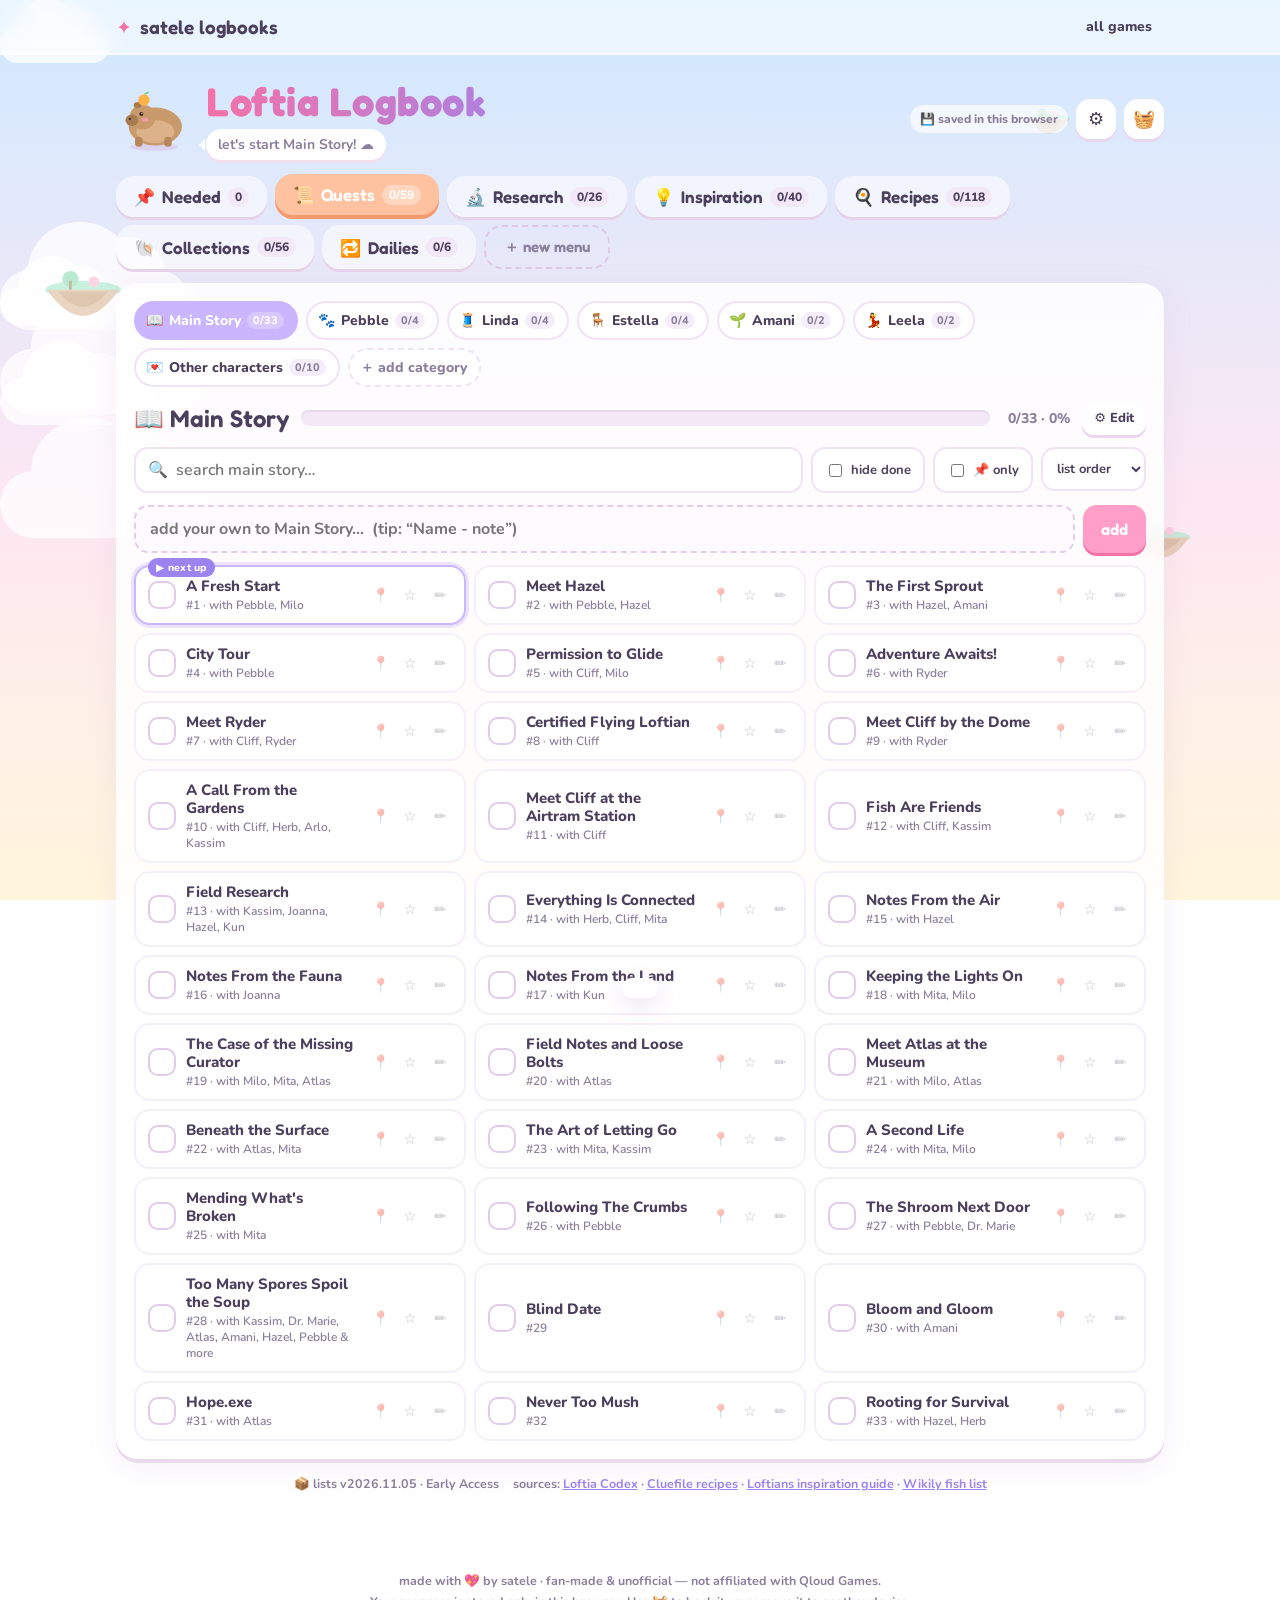
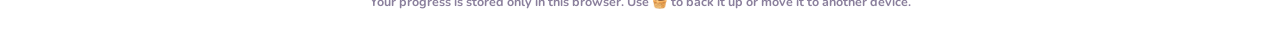
==== loftia/index.html @ f0ba3f52 "initial commit with working tracker files" ====
<!DOCTYPE html>
<html lang="en">
<head>
<meta charset="utf-8">
<meta name="viewport" content="width=device-width, initial-scale=1">
<title>Loftia Logbook — satele logbooks</title>
<meta name="description" content="A cute Loftia progress tracker: quests, research bundles, inspirations, recipes, collections and dailies. Saved in your browser.">
<meta name="theme-color" content="#fde7f3">
<link rel="icon" href="/favicon.svg" type="image/svg+xml">
<link rel="preconnect" href="https://fonts.googleapis.com">
<link rel="preconnect" href="https://fonts.gstatic.com" crossorigin>
<link href="https://fonts.googleapis.com/css2?family=Fredoka:wght@400;500;600;700&family=Nunito:wght@400;600;700;800&display=swap" rel="stylesheet">
<link rel="stylesheet" href="/assets/css/base.css">
<link rel="stylesheet" href="/assets/css/tracker.css">
</head>
<!-- data-game must match the file name in /data (e.g. /data/loftia.json) -->
<body data-game="loftia">
<div class="sky" id="sky" aria-hidden="true"></div>

<header class="site-head">
  <div class="in">
    <a class="brand" href="/"><span class="spark">✦</span> satele logbooks</a>
    <nav class="site-nav" aria-label="Site">
      <a href="/">all games</a>
    </nav>
  </div>
</header>

<main class="page">
  <div class="app-head">
    <img class="mascot" src="/assets/img/capy.svg" alt="" width="76" height="76">
    <div class="title-block">
      <h1 id="gameTitle">Loftia Logbook</h1>
      <div class="bubble" id="bubble">loading your logbook… ☁️</div>
    </div>
    <div class="head-actions">
      <span class="pill" id="savePill">💾 saved in this browser</span>
      <button class="icon-btn" id="menuSettingsBtn" title="Edit this menu" aria-label="Edit this menu">⚙️</button>
      <button class="icon-btn" id="backupBtn" title="Backup, restore & settings" aria-label="Backup, restore and settings">🧺</button>
    </div>
  </div>

  <div id="warn"></div>
  <nav class="tabs" id="tabs" aria-label="Menus"></nav>

  <section class="panel">
    <div class="chips" id="chips"></div>
    <div id="catView"><div class="loading">fetching the latest lists… ☁️</div></div>
  </section>

  <div class="data-info" id="dataInfo"></div>
</main>

<footer class="site-foot">
  made with 💖 by satele · fan-made &amp; unofficial — not affiliated with Qloud Games.<br>
  Your progress is stored only in this browser. Use 🧺 to back it up or move it to another device.
</footer>

<div class="scrim" id="scrim"><div class="modal" id="modal" role="dialog" aria-modal="true"></div></div>
<div class="toast" id="toast" role="status" aria-live="polite"></div>
<script src="/assets/js/sky.js" defer></script>
<script src="/assets/js/tracker.js" defer></script>
</body>
</html>
---- assets/css/base.css ----
/* ==========================================================
   satele logbooks — shared theme (all pages)
   ========================================================== */
:root{
  --sky1:#cfe9ff; --sky2:#fde7f3; --sky3:#fff6dc;
  --ink:#4a3f5c; --ink-soft:#8a7f9c; --card:#ffffffd9; --line:#efe3f4;
  --pink:#ff9ec7; --pink-d:#f472a8; --mint:#9be7c4; --mint-d:#4cc794;
  --lav:#c9b6ff; --lav-d:#9b83f0; --butter:#ffe08a; --peach:#ffc2a1; --sky:#9fd5ff;
  --radius:22px;
  --font-display:Fredoka,Nunito,system-ui,sans-serif;
  --font-body:Nunito,system-ui,sans-serif;
}
*{box-sizing:border-box}
html,body{margin:0}
html{scroll-behavior:smooth}
body{
  font-family:var(--font-body); color:var(--ink);
  background:linear-gradient(180deg,var(--sky1) 0%,var(--sky2) 55%,var(--sky3) 100%) fixed;
  min-height:100vh; overflow-x:hidden; display:flex; flex-direction:column;
}
h1,h2,h3,.fred{font-family:var(--font-display)}
a{color:var(--lav-d)}
button{font:inherit;color:inherit;cursor:pointer;border:none;background:none}
input,textarea,select{font:inherit;color:inherit}
:focus-visible{outline:3px solid var(--lav);outline-offset:2px;border-radius:8px}
.sr-only{position:absolute;width:1px;height:1px;padding:0;margin:-1px;overflow:hidden;clip:rect(0,0,0,0);border:0}

/* floating clouds & islands */
.sky{position:fixed;inset:0;pointer-events:none;z-index:0;overflow:hidden}
.cloud{position:absolute;background:#fff;border-radius:999px;opacity:.75;animation:drift linear infinite}
.cloud::before,.cloud::after{content:"";position:absolute;background:#fff;border-radius:50%}
.cloud::before{width:55%;height:160%;left:15%;bottom:20%}
.cloud::after{width:40%;height:130%;right:12%;bottom:25%}
@keyframes drift{from{transform:translateX(-30vw)}to{transform:translateX(130vw)}}
.island{position:absolute;animation:bob 6s ease-in-out infinite}
@keyframes bob{0%,100%{transform:translateY(0)}50%{transform:translateY(-12px)}}
@media (prefers-reduced-motion:reduce){ .cloud,.island,.mascot{animation:none!important} }

/* site header */
.site-head{position:sticky;top:0;z-index:20;backdrop-filter:blur(10px);background:#ffffff8c;border-bottom:2px solid #ffffffb0}
.site-head .in{max-width:1080px;margin:0 auto;padding:10px 16px;display:flex;align-items:center;gap:12px}
.brand{display:flex;align-items:center;gap:8px;text-decoration:none;color:var(--ink);font-family:var(--font-display);font-weight:600;font-size:19px}
.brand .spark{color:var(--pink-d)}
.site-nav{margin-left:auto;display:flex;gap:6px;align-items:center;flex-wrap:wrap}
.site-nav a{text-decoration:none;color:var(--ink);font-weight:800;font-size:14px;padding:7px 12px;border-radius:12px}
.site-nav a:hover,.site-nav a[aria-current="page"]{background:#fff}

.page{position:relative;z-index:1;flex:1;width:100%;max-width:1080px;margin:0 auto;padding:22px 16px 60px}

/* site footer */
.site-foot{position:relative;z-index:1;text-align:center;font-size:12.5px;color:var(--ink-soft);font-weight:700;padding:18px 16px 28px;line-height:1.7}
.site-foot a{color:var(--lav-d)}

/* shared bits */
.panel{background:var(--card);backdrop-filter:blur(8px);border-radius:var(--radius);padding:18px;box-shadow:0 8px 30px #b48fc522, 0 4px 0 #f0e0f2}
.btn{display:inline-flex;align-items:center;gap:6px;padding:10px 16px;border-radius:14px;font-weight:800;background:#f5eef8;text-decoration:none;color:var(--ink)}
.btn.primary{background:var(--pink);color:#fff;box-shadow:0 3px 0 var(--pink-d)}
.btn.primary:active{transform:translateY(2px);box-shadow:0 1px 0 var(--pink-d)}
.btn.danger{background:#ffe3e6;color:#c2405a}
.btn.ghost{background:transparent}
.mascot{width:76px;height:76px;flex:none;animation:bob 4s ease-in-out infinite}

.toast{position:fixed;left:50%;bottom:22px;transform:translateX(-50%) translateY(120px);background:#fff;padding:10px 18px;border-radius:999px;font-weight:800;box-shadow:0 8px 24px #b48fc544;transition:transform .35s cubic-bezier(.3,1.5,.5,1);z-index:60;max-width:92vw;text-align:center}
.toast.show{transform:translateX(-50%) translateY(0)}

@media (max-width:560px){
  .page{padding:14px 10px 50px}
  .mascot{width:58px;height:58px}
  .brand{font-size:17px}
}
---- assets/css/tracker.css ----
/* tracker (game logbook) page */
/* page header */
.title-block{flex:1;min-width:200px}
.app-head h1{margin:0;font-size:clamp(28px,5vw,40px);font-weight:700;letter-spacing:.5px;
  background:linear-gradient(90deg,#f472a8,#9b83f0 55%,#4cc0f0);-webkit-background-clip:text;background-clip:text;color:transparent}
.bubble{display:inline-block;margin-top:4px;background:#fff;border-radius:16px;padding:6px 12px;font-size:14px;font-weight:700;color:var(--ink-soft);box-shadow:0 3px 0 #f1dff0;position:relative}
.bubble::before{content:"";position:absolute;left:-7px;top:50%;margin-top:-6px;border:6px solid transparent;border-right-color:#fff;border-left:0}
.head-actions{display:flex;gap:8px;align-items:center}
.pill{font-size:12px;font-weight:800;padding:6px 10px;border-radius:999px;background:#ffffffb0;color:var(--ink-soft)}
.icon-btn{width:40px;height:40px;border-radius:14px;background:#fff;box-shadow:0 3px 0 #ead7ee;display:grid;place-items:center;font-size:18px;transition:transform .15s}
.icon-btn:hover{transform:translateY(-2px)}
.icon-btn:active{transform:translateY(1px);box-shadow:0 1px 0 #ead7ee}

/* menu tabs */
.tabs{display:flex;gap:8px;flex-wrap:wrap;margin-bottom:14px}
.tab{padding:10px 18px;border-radius:18px 18px 18px 18px;background:#ffffff90;font-family:Fredoka;font-weight:600;font-size:17px;box-shadow:0 3px 0 #e6d3ea;transition:all .15s;display:flex;align-items:center;gap:7px}
.tab:hover{background:#fff}
.tab.on{background:var(--tabc,var(--pink));color:#fff;box-shadow:0 4px 0 var(--tabd,var(--pink-d));transform:translateY(-2px)}
.tab .cnt{font-family:Nunito;font-size:12px;font-weight:800;background:#ffffff55;padding:2px 7px;border-radius:999px}
.tab:not(.on) .cnt{background:#f3e8f7}
.tab.add{background:transparent;box-shadow:none;border:2px dashed #e0c9e8;color:var(--ink-soft);font-size:15px}


/* sub-category chips */
.chips{display:flex;gap:8px;flex-wrap:wrap;margin-bottom:14px}
.chip{padding:8px 12px 8px 10px;border-radius:999px;background:#fff;border:2px solid var(--line);font-weight:800;font-size:14px;display:flex;align-items:center;gap:6px;transition:all .15s}
.chip:hover{border-color:var(--lav)}
.chip.on{background:var(--lav);border-color:var(--lav);color:#fff}
.chip .mini{font-size:11px;padding:1px 6px;border-radius:999px;background:#f5eefa;color:var(--ink-soft)}
.chip.on .mini{background:#ffffff40;color:#fff}
.chip.done-all .mini{background:var(--mint);color:#fff}
.chip.add{border-style:dashed;color:var(--ink-soft)}

/* category header */
.cat-head{display:flex;align-items:center;gap:12px;flex-wrap:wrap;margin-bottom:12px}
.cat-head h2{margin:0;font-size:24px;font-weight:600;display:flex;align-items:center;gap:8px}
.cat-head .spacer{flex:1}
.progress{flex:1 1 220px;display:flex;align-items:center;gap:10px}
.bar{flex:1;height:16px;border-radius:999px;background:#f3e9f6;overflow:hidden;box-shadow:inset 0 2px 0 #e7d8ec}
.bar>i{display:block;height:100%;border-radius:999px;background:repeating-linear-gradient(45deg,var(--mint) 0 10px,#b6f0d6 10px 20px);transition:width .5s cubic-bezier(.3,1.4,.5,1)}
.pct{font-weight:800;font-size:14px;min-width:70px;text-align:right;color:var(--ink-soft)}
.small-btn{padding:8px 12px;border-radius:12px;background:#fff;font-weight:800;font-size:13px;box-shadow:0 3px 0 #ead7ee;white-space:nowrap}
.small-btn:hover{background:#fdf6ff}

/* toolbar */
.toolbar{display:flex;gap:8px;flex-wrap:wrap;margin-bottom:12px}
.search{flex:1 1 200px;display:flex;align-items:center;gap:8px;background:#fff;border-radius:14px;padding:0 12px;border:2px solid var(--line)}
.search input{border:none;outline:none;background:none;padding:10px 0;width:100%;font-weight:600}
.toggle{display:flex;align-items:center;gap:6px;background:#fff;border-radius:14px;padding:0 12px;border:2px solid var(--line);font-weight:700;font-size:13px;cursor:pointer;user-select:none}
.toggle input{accent-color:var(--pink-d)}
select.sort{background:#fff;border-radius:14px;padding:0 10px;border:2px solid var(--line);font-weight:700;font-size:13px;height:44px}

.add-row{display:flex;gap:8px;margin-bottom:12px}
.add-row input{flex:1;border:2px dashed #e3cdea;background:#fffaff;border-radius:14px;padding:11px 14px;font-weight:700;outline:none}
.add-row input:focus{border-style:solid;border-color:var(--pink)}
.add-row button{background:var(--pink);color:#fff;border-radius:14px;padding:0 18px;font-family:Fredoka;font-weight:600;font-size:16px;box-shadow:0 3px 0 var(--pink-d)}
.add-row button:active{transform:translateY(2px);box-shadow:0 1px 0 var(--pink-d)}

/* items */
.list{display:grid;grid-template-columns:repeat(auto-fill,minmax(300px,1fr));gap:8px}
.item{display:flex;align-items:center;gap:10px;background:#fff;border-radius:16px;padding:10px 10px 10px 12px;border:2px solid #f6eef8;transition:all .18s;position:relative;min-height:56px}
.item:hover{border-color:#ecd9f2;transform:translateY(-1px)}
.item:has(.pips){align-items:flex-start}
.item:has(.pips) .check{margin-top:4px}
.item.done{background:#f0fbf5;border-color:#d4f3e3}
.item.done .nm{color:#7fae97;text-decoration:line-through;text-decoration-color:#a9dcc2;text-decoration-thickness:2px}
.check{width:28px;height:28px;flex:none;border-radius:10px;border:2.5px solid #e2cbe9;background:#fff;display:grid;place-items:center;transition:all .15s}
.check:hover{border-color:var(--pink)}
.item.done .check{background:var(--mint-d);border-color:var(--mint-d)}
.check svg{width:16px;height:16px;opacity:0;transform:scale(.4);transition:all .2s cubic-bezier(.3,1.6,.5,1)}
.item.done .check svg{opacity:1;transform:scale(1)}
.txt{flex:1;min-width:0}
.nm{font-weight:800;font-size:15px;line-height:1.2;word-break:break-word}
.note{font-size:12px;color:var(--ink-soft);font-weight:600;margin-top:2px;word-break:break-word}
.pips{display:flex;gap:4px;margin-top:5px;flex-wrap:wrap}
.pip{white-space:nowrap;font-size:11px;font-weight:800;padding:2px 8px;border-radius:999px;background:#f6eff9;color:#b4a5bf;border:1.5px solid transparent;transition:all .15s}
.pip:hover{border-color:var(--lav)}
.pip.on{background:var(--butter);color:#8a6a00}
.pip.on:nth-child(2){background:var(--peach);color:#8a3f17}
.pip.on:nth-child(3){background:var(--mint);color:#1d6b49}
.pip.on:nth-child(n+4){background:var(--sky);color:#1b5b85}
.acts{display:flex;gap:2px;opacity:.35;transition:opacity .15s}
.item:hover .acts,.item:focus-within .acts{opacity:1}
.acts button{width:28px;height:28px;border-radius:9px;font-size:14px;display:grid;place-items:center}
.acts button:hover{background:#f7eefa}
.fav.on{opacity:1}
.item .fav-badge{position:absolute;top:-7px;right:-5px;font-size:15px;filter:drop-shadow(0 1px 0 #fff)}

.pip.part{background:#f6eff9;color:#a596b0}
.pip.part.on{background:var(--mint)!important;color:#1d6b49!important}
.item.pinned{border-color:#ffc9da;box-shadow:0 0 0 2px #ffe3ec}
.item.pinned.done{border-color:#d4f3e3;box-shadow:none}
.pin.on{opacity:1}
.qs{display:inline-block;font-size:11px;font-weight:800;margin-top:4px;padding:2px 8px;border-radius:999px}
.qs.lock{background:#f1edf4;color:#a397ad}
.qs.open{background:#fff3c4;color:#9a7400}
.item.locked{opacity:.7;background:#fbf9fc}
.item.next{border-color:#c9b6ff;box-shadow:0 0 0 3px #ece4ff}
.next-badge{position:absolute;top:-9px;left:12px;font-size:10.5px;font-weight:800;background:var(--lav-d);color:#fff;padding:2px 8px;border-radius:999px;letter-spacing:.3px}
.reset-pill{font-family:Nunito;font-size:12px;font-weight:800;background:#e8f8ef;color:#2f8a60;padding:4px 10px;border-radius:999px;margin-left:4px}
.where{font-size:11px;font-weight:800;color:var(--lav-d);text-transform:uppercase;letter-spacing:.5px}
.grp-h{font-family:Fredoka;font-weight:600;font-size:18px;margin:16px 2px 8px}
.grp-h span{font-family:Nunito;font-size:13px;color:var(--ink-soft);font-weight:700}
.gather{background:linear-gradient(135deg,#fff7e0,#ffeef5);border:2px dashed #f5d58a;border-radius:18px;padding:14px;margin-bottom:6px}
.gather-h{font-family:Fredoka;font-weight:600;font-size:18px;margin-bottom:8px}
.gather-h span{font-family:Nunito;font-size:12px;font-weight:800;background:#fff;padding:2px 8px;border-radius:999px;color:var(--ink-soft);margin-left:6px}
.gather-list{display:flex;flex-wrap:wrap;gap:6px}
.gather-list .g{background:#fff;border-radius:999px;padding:5px 11px;font-weight:700;font-size:13px;box-shadow:0 2px 0 #f3e2c0}
.gather-list .g b{color:var(--pink-d)}
.empty{text-align:center;padding:34px 10px;color:var(--ink-soft);font-weight:700}
.empty .big{font-size:40px;margin-bottom:6px}

/* modal */
.scrim{position:fixed;inset:0;background:#5a3c6a40;backdrop-filter:blur(3px);display:none;align-items:center;justify-content:center;z-index:50;padding:16px}
.scrim.open{display:flex}
.modal{background:#fff;border-radius:26px;padding:22px;width:min(480px,100%);max-height:88vh;overflow:auto;box-shadow:0 20px 50px #6b3f7a40;animation:pop .25s cubic-bezier(.3,1.5,.5,1)}
@keyframes pop{from{transform:scale(.85);opacity:0}to{transform:scale(1);opacity:1}}
.modal h3{margin:0 0 14px;font-size:22px;font-weight:600}
.field{margin-bottom:12px}
.field label{display:block;font-size:12px;font-weight:800;color:var(--ink-soft);text-transform:uppercase;letter-spacing:.6px;margin-bottom:5px}
.field input,.field textarea{width:100%;border:2px solid var(--line);border-radius:12px;padding:10px 12px;outline:none;font-weight:600;background:#fffbff}
.field input:focus,.field textarea:focus{border-color:var(--lav)}
.field textarea{min-height:110px;resize:vertical;font-size:14px}
.hint{font-size:12px;color:var(--ink-soft);font-weight:600;margin-top:4px}
.emoji-row{display:flex;flex-wrap:wrap;gap:4px}
.emoji-row button{width:36px;height:36px;border-radius:10px;font-size:19px;background:#faf5fc}
.emoji-row button.on{background:var(--lav);box-shadow:0 0 0 2px var(--lav-d)}
.m-actions{display:flex;gap:8px;justify-content:flex-end;margin-top:16px;flex-wrap:wrap}
.m-sec{border-top:2px dashed var(--line);margin-top:14px;padding-top:14px}
.row{display:flex;gap:8px;flex-wrap:wrap}

/* toast + confetti */
.confetti{position:fixed;pointer-events:none;z-index:70;font-size:18px;animation:fly 900ms ease-out forwards}
@keyframes fly{to{transform:translate(var(--dx),var(--dy)) rotate(var(--r));opacity:0}}


@media (max-width:560px){
      .tab{font-size:15px;padding:9px 13px}
  .list{grid-template-columns:1fr}
  .acts{opacity:1}
}

/* ---- site version additions ---- */
.app-head{display:flex;align-items:center;gap:14px;flex-wrap:wrap;margin-bottom:16px}
.item .new-pill{display:inline-block;font-size:10.5px;font-weight:800;background:#ffe08a;color:#7a5a00;padding:1px 7px;border-radius:999px;margin-left:6px;vertical-align:2px}
.item .mynote{font-size:12px;color:#b0517e;font-weight:700;margin-top:2px;word-break:break-word}
.item .mine{font-size:10.5px;font-weight:800;color:var(--lav-d);margin-left:6px;vertical-align:2px}
.data-info{display:flex;flex-wrap:wrap;gap:6px 14px;justify-content:center;font-size:12.5px;font-weight:700;color:var(--ink-soft);margin-top:16px}
.data-info a{color:var(--lav-d)}
.loading{padding:60px 10px;text-align:center;font-weight:800;color:var(--ink-soft)}
.ro-name{font-family:var(--font-display);font-size:18px;font-weight:600;margin-bottom:2px}
.ro-hint{font-size:12px;font-weight:700;color:var(--ink-soft);margin-bottom:12px}
.warn-bar{background:#fff3c4;color:#7a5a00;font-weight:800;font-size:13px;padding:8px 12px;border-radius:12px;margin-bottom:12px}
select.sort{color:var(--ink)}
@media (max-width:560px){
  .panel{padding:12px;border-radius:18px}
  .tabs{flex-wrap:nowrap;overflow-x:auto;scrollbar-width:none;padding-bottom:6px;margin-left:-10px;margin-right:-10px;padding-left:10px;padding-right:10px}
  .tabs::-webkit-scrollbar{display:none}
  .tab{flex:none}
  .head-actions .pill{display:none}
}
@media (max-width:560px){
  .app-head{flex-wrap:nowrap;gap:10px}
  .app-head .mascot{width:48px;height:48px}
  .app-head .title-block{min-width:0}
  .app-head h1{font-size:24px}
  .bubble{font-size:12.5px;padding:5px 10px}
  .head-actions{flex-direction:column;gap:6px}
  .icon-btn{width:36px;height:36px;font-size:16px;border-radius:12px}
  .chips{flex-wrap:nowrap;overflow-x:auto;scrollbar-width:none;margin:-4px -12px 12px;padding:4px 12px 6px}
  .chips::-webkit-scrollbar{display:none}
  .chip{flex:none}
  .cat-head h2{font-size:21px}
  .toolbar .search{flex-basis:100%}
}
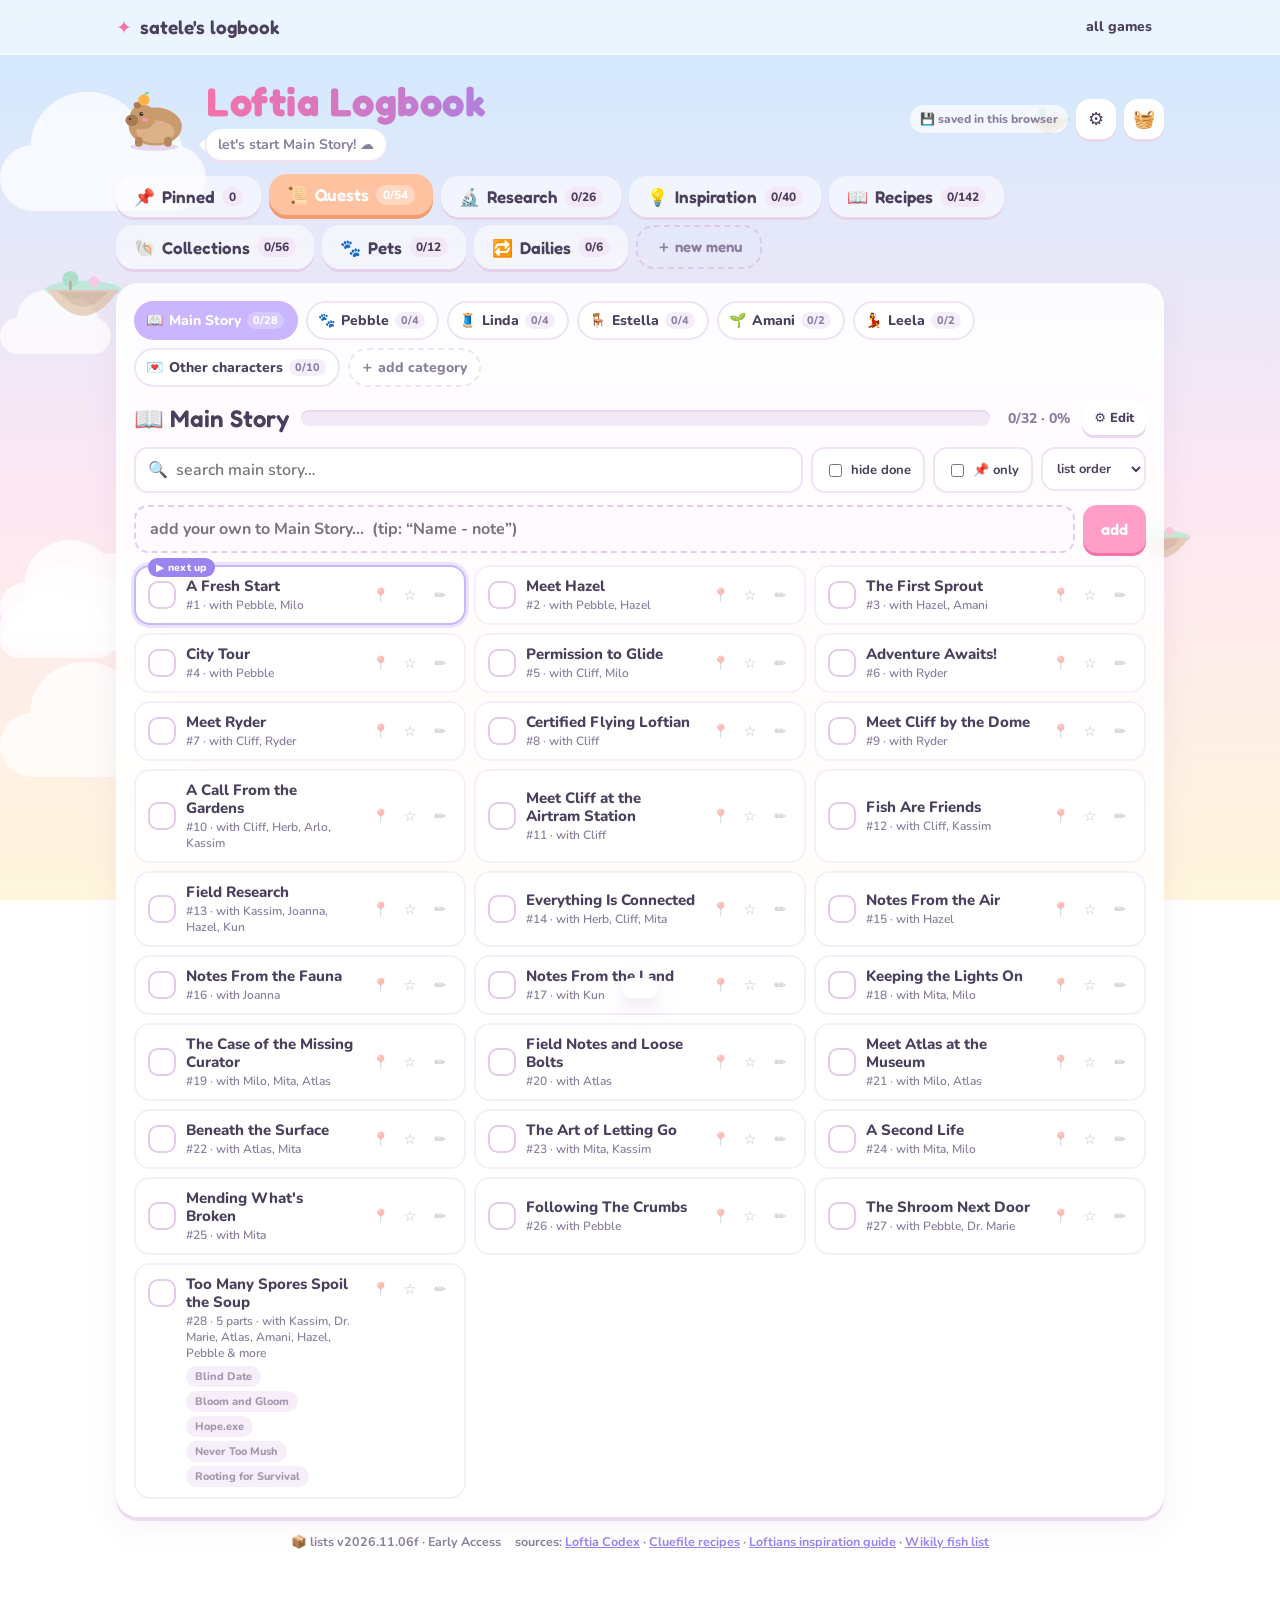
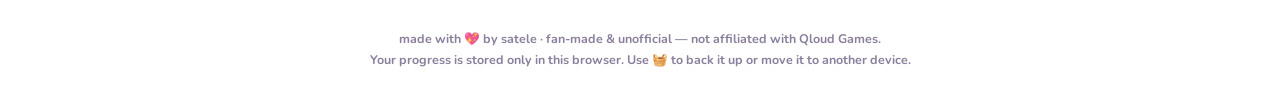
==== commit 815f1aeb: "added in a sdv bundle tracker,  added pets in loftia tracker" ====
--- a/loftia/index.html
+++ b/loftia/index.html
@@ -3,7 +3,7 @@
 <head>
 <meta charset="utf-8">
 <meta name="viewport" content="width=device-width, initial-scale=1">
-<title>Loftia Logbook — satele logbooks</title>
+<title>Loftia tracker — satele's logbook</title>
 <meta name="description" content="A cute Loftia progress tracker: quests, research bundles, inspirations, recipes, collections and dailies. Saved in your browser.">
 <meta name="theme-color" content="#fde7f3">
 <link rel="icon" href="/favicon.svg" type="image/svg+xml">
@@ -19,7 +19,7 @@
 
 <header class="site-head">
   <div class="in">
-    <a class="brand" href="/"><span class="spark">✦</span> satele logbooks</a>
+    <a class="brand" href="/"><span class="spark">✦</span> satele's logbook</a>
     <nav class="site-nav" aria-label="Site">
       <a href="/">all games</a>
     </nav>
@@ -61,4 +61,4 @@
 <script src="/assets/js/sky.js" defer></script>
 <script src="/assets/js/tracker.js" defer></script>
 </body>
-</html>
+</html>
--- a/assets/css/base.css
+++ b/assets/css/base.css
@@ -1,5 +1,5 @@
 /* ==========================================================
-   satele logbooks — shared theme (all pages)
+   satele's logbook — shared theme (all pages)
    ========================================================== */
 :root{
   --sky1:#cfe9ff; --sky2:#fde7f3; --sky3:#fff6dc;
@@ -67,4 +67,4 @@
   .page{padding:14px 10px 50px}
   .mascot{width:58px;height:58px}
   .brand{font-size:17px}
-}
+}
--- a/assets/css/tracker.css
+++ b/assets/css/tracker.css
@@ -173,3 +173,9 @@
   .cat-head h2{font-size:21px}
   .toolbar .search{flex-basis:100%}
 }
+
+/* pick-any bundles, category notes */
+.qs.pick{background:#e9e3ff;color:#6a52c9}
+.item.done .qs.pick{background:#d4f3e3;color:#2f8a60}
+.cat-note{margin:-4px 2px 12px;font-size:13px;font-weight:800;color:var(--ink-soft)}
+.gather-pick{font-size:13px;font-weight:700;margin-top:8px;line-height:1.45}
